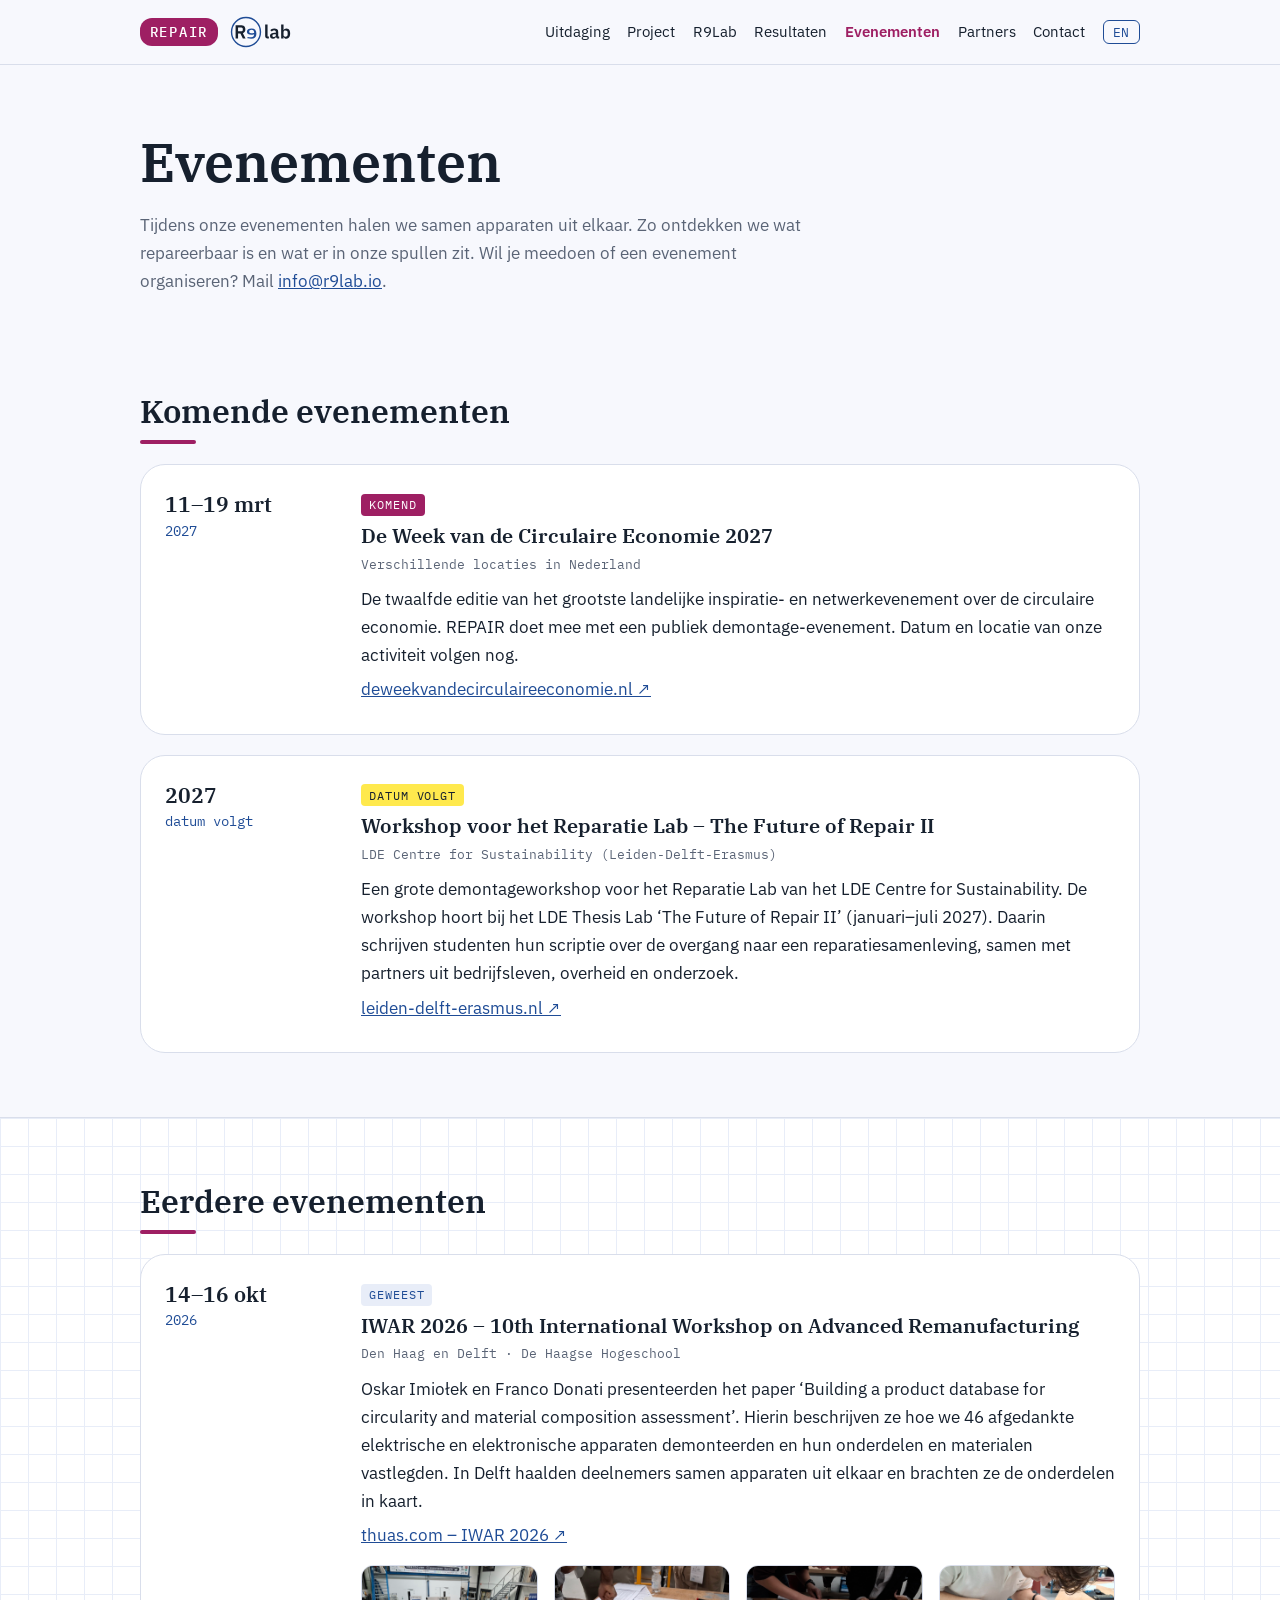
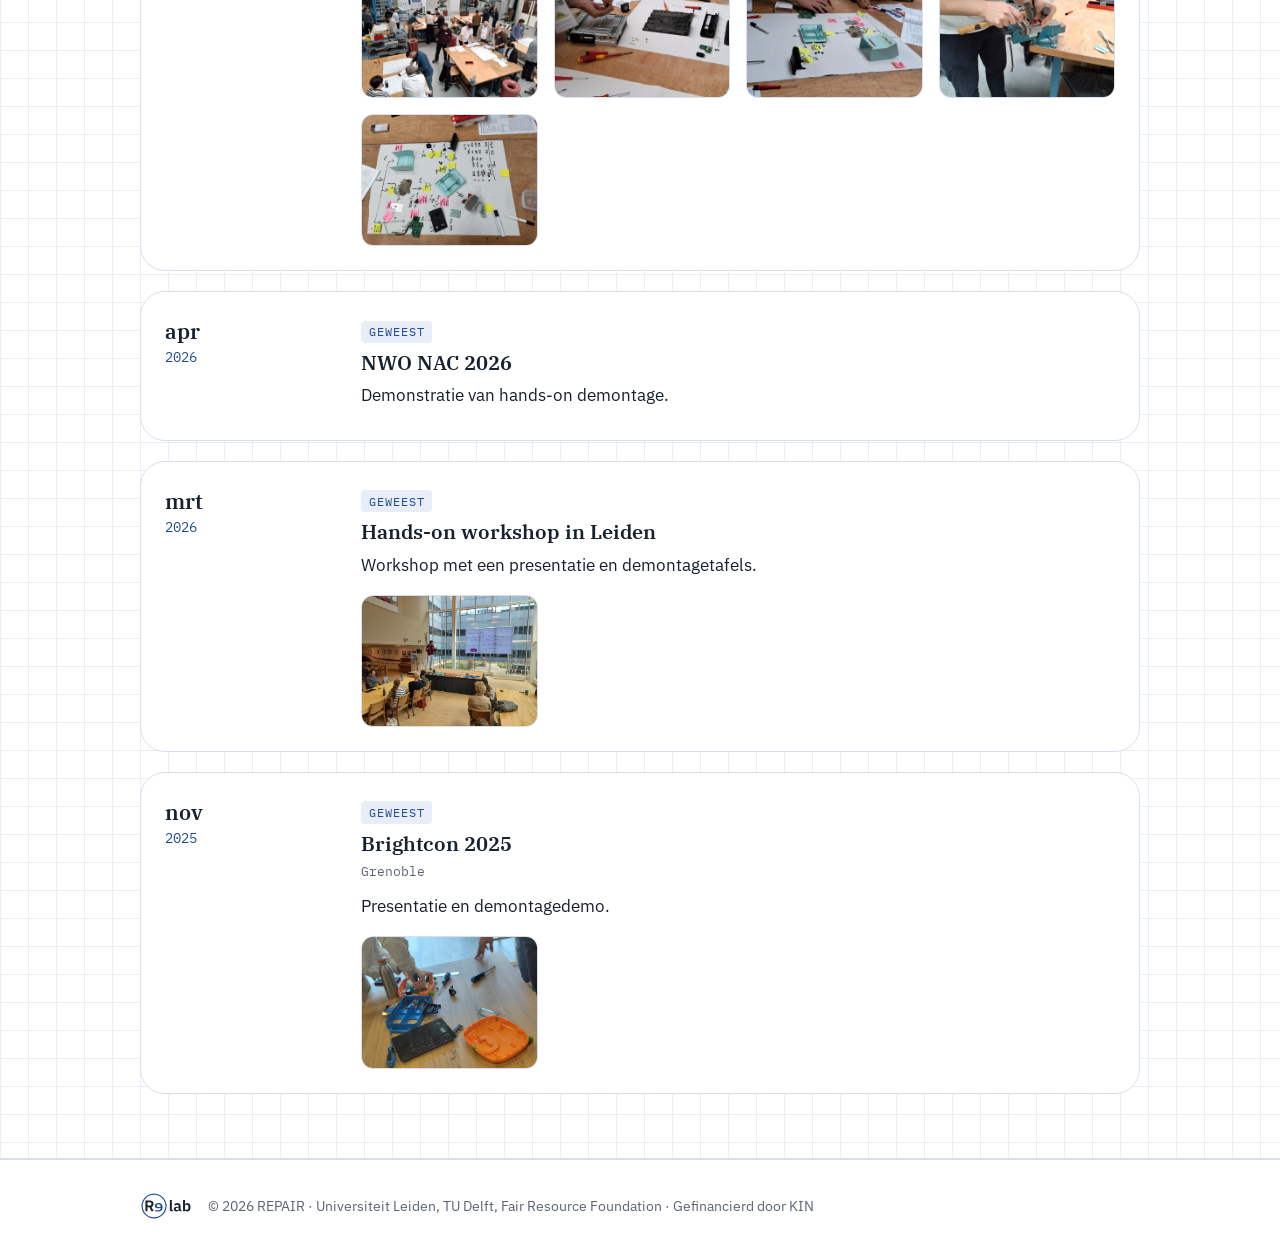
==== events.html @ 8dc8ab94 "first commit" ====
<!DOCTYPE html>
<html lang="nl">
<head>
<meta charset="utf-8">
<meta name="viewport" content="width=device-width, initial-scale=1">
<title>REPAIR – Evenementen</title>
<meta name="description" content="Eerdere en komende demontage-evenementen van REPAIR.">
<link rel="preconnect" href="https://fonts.googleapis.com">
<link rel="preconnect" href="https://fonts.gstatic.com" crossorigin>
<link href="https://fonts.googleapis.com/css2?family=IBM+Plex+Mono:wght@400;500&family=IBM+Plex+Sans:wght@400;500;600&family=IBM+Plex+Serif:wght@500;600&display=swap" rel="stylesheet">
<link rel="icon" href="img/r9lab_logo.svg">
<link rel="stylesheet" href="style.css">
</head>
<body data-title-nl="REPAIR – Evenementen" data-title-en="REPAIR – Events">
<header class="site-header">
  <div class="wrap bar">
    <a class="brand" href="index.html"><span>REPAIR</span><img src="img/r9lab_logo.svg" alt="R9Lab"></a>
    <nav>
      <a href="index.html#challenge" data-nl="Uitdaging" data-en="Challenge"></a>
      <a href="index.html#project" data-nl="Project" data-en="Project"></a>
      <a href="index.html#relab" data-nl="R9Lab" data-en="R9Lab"></a>
      <a href="index.html#results" data-nl="Resultaten" data-en="Results"></a>
      <a href="events.html" class="nav-current" aria-current="page" data-nl="Evenementen" data-en="Events"></a>
      <a href="index.html#partners" data-nl="Partners" data-en="Partners"></a>
      <a href="index.html#contact" data-nl="Contact" data-en="Contact"></a>
      <button id="lang" type="button" aria-label="Language">EN</button>
    </nav>
  </div>
</header>

<main id="top">
<section class="page-head wrap">
  <h1 class="ev-title" data-nl="Evenementen" data-en="Events"></h1>
  <p data-nl="Tijdens onze evenementen halen we samen apparaten uit elkaar. Zo ontdekken we wat repareerbaar is en wat er in onze spullen zit. Wil je meedoen of een evenement organiseren? Mail <a href=&quot;mailto:info@r9lab.io&quot;>info@r9lab.io</a>."
     data-en="At our events we take devices apart together. This shows what can be repaired and what is inside our things. Want to join or host an event? Email <a href=&quot;mailto:info@r9lab.io&quot;>info@r9lab.io</a>."></p>
</section>

<section class="wrap" id="upcoming" style="padding-top:1rem">
  <h2 data-nl="Komende evenementen" data-en="Upcoming events"></h2>
  <div class="ev-list">
    <article class="event">
      <div class="when"><b data-nl="11–19 mrt" data-en="11–19 Mar"></b>2027</div>
      <div>
        <span class="badge up" data-nl="Komend" data-en="Upcoming"></span>
        <h3 data-nl="De Week van de Circulaire Economie 2027" data-en="Dutch Circular Economy Week 2027"></h3>
        <p class="where" data-nl="Verschillende locaties in Nederland" data-en="Locations across the Netherlands"></p>
        <p data-nl="De twaalfde editie van het grootste landelijke inspiratie- en netwerkevenement over de circulaire economie. REPAIR doet mee met een publiek demontage-evenement. Datum en locatie van onze activiteit volgen nog."
           data-en="The twelfth edition of the largest national inspiration and networking event on the circular economy. REPAIR takes part with a public disassembly event. The date and location of our activity follow soon."></p>
        <p><a href="https://deweekvandecirculaireeconomie.nl/" target="_blank" rel="noopener">deweekvandecirculaireeconomie.nl ↗</a></p>
      </div>
    </article>
    <article class="event">
      <div class="when"><b>2027</b><span data-nl="datum volgt" data-en="date to follow"></span></div>
      <div>
        <span class="badge tbc" data-nl="Datum volgt" data-en="Date to follow"></span>
        <h3 data-nl="Workshop voor het Reparatie Lab – The Future of Repair II" data-en="Workshop for the Reparatie Lab – The Future of Repair II"></h3>
        <p class="where">LDE Centre for Sustainability (Leiden-Delft-Erasmus)</p>
        <p data-nl="Een grote demontageworkshop voor het Reparatie Lab van het LDE Centre for Sustainability. De workshop hoort bij het LDE Thesis Lab ‘The Future of Repair II’ (januari–juli 2027). Daarin schrijven studenten hun scriptie over de overgang naar een reparatiesamenleving, samen met partners uit bedrijfsleven, overheid en onderzoek."
           data-en="A large disassembly workshop for the Reparatie Lab of the LDE Centre for Sustainability. The workshop is part of the LDE Thesis Lab ‘The Future of Repair II’ (January–July 2027). In it, students write their thesis on the transition to a repair society, together with partners from business, government and research."></p>
        <p><a href="https://www.leiden-delft-erasmus.nl/en/the-future-of-repair-ii" target="_blank" rel="noopener">leiden-delft-erasmus.nl ↗</a></p>
      </div>
    </article>
  </div>
</section>

<section class="band" id="previous">
  <div class="wrap">
    <h2 data-nl="Eerdere evenementen" data-en="Previous events"></h2>
    <div class="ev-list">
      <article class="event">
        <div class="when"><b data-nl="14–16 okt" data-en="14–16 Oct"></b>2026</div>
        <div>
          <span class="badge past" data-nl="Geweest" data-en="Past"></span>
          <h3>IWAR 2026 – 10th International Workshop on Advanced Remanufacturing</h3>
          <p class="where" data-nl="Den Haag en Delft · De Haagse Hogeschool" data-en="The Hague and Delft · The Hague University of Applied Sciences"></p>
          <p data-nl="Oskar Imiołek en Franco Donati presenteerden het paper ‘Building a product database for circularity and material composition assessment’. Hierin beschrijven ze hoe we 46 afgedankte elektrische en elektronische apparaten demonteerden en hun onderdelen en materialen vastlegden. In Delft haalden deelnemers samen apparaten uit elkaar en brachten ze de onderdelen in kaart."
             data-en="Oskar Imiołek and Franco Donati presented the paper ‘Building a product database for circularity and material composition assessment’. It describes how we disassembled 46 discarded electrical and electronic devices and recorded their components and materials. In Delft, participants took devices apart together and mapped their parts."></p>
          <p><a href="https://www.thuas.com/about-thuas/news/iwar-2026" target="_blank" rel="noopener">thuas.com – IWAR 2026 ↗</a></p>
          <div class="gallery">
            <figure><img src="img/events/iwar2026/room.jpg" alt="Participants at disassembly tables in the Delft workshop hall" loading="lazy"></figure>
            <figure><img src="img/events/iwar2026/disassembly.jpg" alt="Hands take a device apart into plastic and metal parts" loading="lazy"></figure>
            <figure><img src="img/events/iwar2026/mapping.jpg" alt="Parts laid out on paper with sticky notes and arrows" loading="lazy"></figure>
            <figure><img src="img/events/iwar2026/vise.jpg" alt="A participant opens a part in a bench vise" loading="lazy"></figure>
            <figure><img src="img/events/iwar2026/map-board.jpg" alt="A finished map of device parts with weights and notes" loading="lazy"></figure>
          </div>
        </div>
      </article>
      <article class="event">
        <div class="when"><b data-nl="apr" data-en="Apr"></b>2026</div>
        <div>
          <span class="badge past" data-nl="Geweest" data-en="Past"></span>
          <h3>NWO NAC 2026</h3>
          <p data-nl="Demonstratie van hands-on demontage." data-en="Demo of hands-on disassembly."></p>
        </div>
      </article>
      <article class="event">
        <div class="when"><b data-nl="mrt" data-en="Mar"></b>2026</div>
        <div>
          <span class="badge past" data-nl="Geweest" data-en="Past"></span>
          <h3 data-nl="Hands-on workshop in Leiden" data-en="Hands-on workshop in Leiden"></h3>
          <p data-nl="Workshop met een presentatie en demontagetafels." data-en="Workshop with a presentation and disassembly tables."></p>
          <div class="gallery"><figure><img src="img/ws1.jpg" alt="Workshop in Leiden with a presentation and disassembly tables" loading="lazy"></figure></div>
        </div>
      </article>
      <article class="event">
        <div class="when"><b data-nl="nov" data-en="Nov"></b>2025</div>
        <div>
          <span class="badge past" data-nl="Geweest" data-en="Past"></span>
          <h3>Brightcon 2025</h3>
          <p class="where">Grenoble</p>
          <p data-nl="Presentatie en demontagedemo." data-en="Talk and disassembly demo."></p>
          <div class="gallery"><figure><img src="img/hero_demo.jpg" alt="Hands take apart an orange device on a table with tools" loading="lazy"></figure></div>
        </div>
      </article>
    </div>
  </div>
</section>
</main>

<footer><div class="wrap"><img src="img/r9lab_logo.svg" alt="R9Lab" class="foot-logo"> <span>© 2026 REPAIR · Universiteit Leiden, TU Delft, Fair Resource Foundation · <span data-nl="Gefinancierd door KIN" data-en="Funded by KIN"></span></span></div></footer>
<script src="script.js"></script>
</body>
</html>
---- style.css ----
/* R9Lab palette (logo + app) with REPAIR magenta from the slides */
:root{
  --navy:#16202e; --blue:#1f4c96; --blue-soft:#e8edf8;
  --magenta:#9e1f63; --magenta-soft:#f7e9f0; --yellow:#ffe94d;
  --bg:#f7f8fd; --card:#ffffff; --line:#d9deeb; --muted:#5a6476;
  --r:25px; --r-sm:12px;
  --serif:"IBM Plex Serif",Georgia,serif; --sans:"IBM Plex Sans",system-ui,sans-serif; --mono:"IBM Plex Mono",ui-monospace,monospace;
}
*{box-sizing:border-box}
html{scroll-behavior:smooth}
body{margin:0;font:17px/1.65 var(--sans);color:var(--navy);background:var(--bg)}
.wrap{max-width:1040px;margin:0 auto;padding:0 1.25rem}
a{color:var(--blue)}
h1,h2,h3{font-family:var(--serif);font-weight:600;line-height:1.2}
h2{font-size:2rem;margin:0 0 1.25rem}
h2::after{content:"";display:block;width:56px;height:4px;background:var(--magenta);border-radius:2px;margin-top:.6rem}
h3{font-size:1.15rem;margin:.1rem 0 .4rem}

/* header */
.site-header{position:sticky;top:0;z-index:10;background:#f7f8fdee;backdrop-filter:blur(6px);border-bottom:1px solid var(--line)}
.bar{display:flex;justify-content:space-between;align-items:center;min-height:64px;flex-wrap:wrap;gap:.5rem}
.brand{display:flex;align-items:center;gap:.7rem;text-decoration:none}
.brand img{height:34px;width:auto}
.brand span{font-family:var(--mono);font-weight:500;letter-spacing:.12em;color:#fff;background:var(--magenta);padding:.15rem .6rem;border-radius:var(--r-sm);font-size:.9rem}
nav{display:flex;gap:1.1rem;align-items:center;flex-wrap:wrap}
nav a{color:var(--navy);text-decoration:none;font-size:.95rem}
nav a:hover{color:var(--magenta)}
#lang{font-family:var(--mono);border:1px solid var(--blue);background:none;color:var(--blue);border-radius:6px;padding:.15rem .6rem;cursor:pointer}
#lang:hover{background:var(--blue);color:#fff}

/* hero: IWAR 2026 disassembly workshop photo (Delft) with grid-paper overlay, like the slide backgrounds */
.hero{position:relative;padding:6rem 0 5rem;color:#fff;
  background:linear-gradient(100deg,rgba(22,32,46,.92) 0%,rgba(31,76,150,.78) 55%,rgba(158,31,99,.55) 100%),url(img/hero_iwar.jpg) center/cover}
.hero::before{content:"";position:absolute;inset:0;pointer-events:none;
  background-image:linear-gradient(#ffffff14 1px,transparent 1px),linear-gradient(90deg,#ffffff14 1px,transparent 1px);background-size:28px 28px}
.hero .wrap{position:relative}
.kicker{font-family:var(--mono);text-transform:uppercase;letter-spacing:.1em;font-size:.8rem;color:var(--yellow);margin:0 0 .9rem}
h1{font-size:clamp(2.2rem,5vw,3.4rem);margin:0 0 1rem;max-width:18ch}
.lead{font-size:1.2rem;max-width:42rem;color:#e6ebf5}
.meta{font-family:var(--mono);font-size:.85rem;color:#cfd8ea;margin-top:1.5rem}

/* sections */
section{padding:4rem 0}
section.wrap{padding:4rem 1.25rem}
.band{background:var(--card);border-top:1px solid var(--line);border-bottom:1px solid var(--line);
  background-image:linear-gradient(var(--blue-soft) 1px,transparent 1px),linear-gradient(90deg,var(--blue-soft) 1px,transparent 1px);background-size:28px 28px}
.two{display:grid;gap:2.5rem;grid-template-columns:1fr 1fr;align-items:start}
.cards{display:grid;gap:1.25rem;grid-template-columns:repeat(auto-fit,minmax(240px,1fr));margin-top:2rem}
.cards article{background:var(--card);border:1px solid var(--line);border-radius:var(--r);padding:1.4rem;counter-increment:c}
.cards{counter-reset:c}
.cards article::before{content:counter(c);font-family:var(--mono);font-size:.8rem;display:inline-block;border:1px solid var(--line);border-radius:4px;padding:0 .45rem;color:var(--muted);margin-bottom:.5rem}
.cards article h3{color:var(--magenta)}

/* stats boxes (slide style) */
.stats{display:grid;grid-template-columns:repeat(2,1fr);gap:.75rem;margin:1.25rem 0 .5rem}
.stats div{background:var(--magenta);color:#fff;border-radius:var(--r-sm);padding:.9rem 1rem}
.stats b{display:block;font-family:var(--serif);font-size:1.6rem;color:var(--yellow);line-height:1.1}
.stats span{font-size:.9rem}
.source{font-size:.8rem;color:var(--muted)}

.results{list-style:none;padding:0;display:grid;gap:.9rem}
.results li{background:var(--card);border:1px solid var(--line);border-left:5px solid var(--magenta);border-radius:var(--r-sm);padding:.9rem 1.1rem}
.results strong{color:var(--magenta)}
/* partner cards: logo, name, role, link */
h3.group{font-family:var(--mono);font-weight:500;font-size:.85rem;text-transform:uppercase;letter-spacing:.1em;color:var(--muted);margin:2rem 0 .8rem}
.partners{display:grid;gap:1rem;grid-template-columns:repeat(auto-fill,minmax(260px,1fr))}
.partner{display:flex;flex-direction:column;gap:.45rem;background:var(--card);border:1px solid var(--line);border-radius:var(--r);padding:1.3rem;text-decoration:none;color:var(--navy);transition:border-color .15s,transform .15s}
.partner:hover{border-color:var(--magenta);transform:translateY(-2px)}
.partner .logo{height:64px;display:flex;align-items:center;margin-bottom:.4rem}
.partner .logo img{max-height:56px;max-width:190px;width:auto;height:auto}
.partner strong{font-size:1rem;line-height:1.35}
.partner .role{font-size:.9rem;color:var(--muted);flex:1}
.partner .url{font-family:var(--mono);font-size:.8rem;color:var(--blue)}
.partner:hover .url{color:var(--magenta)}
.tags{margin-top:1.75rem;font-family:var(--mono);color:var(--muted);font-size:.85rem}
.small{color:var(--muted);font-size:.9rem}

figure{margin:0}
figure img{width:100%;height:auto;display:block;border-radius:var(--r);border:1px solid var(--line)}
figcaption{font-family:var(--mono);font-size:.8rem;color:var(--muted);margin-top:.5rem}
.gallery{display:grid;gap:1rem;grid-template-columns:repeat(auto-fit,minmax(260px,1fr));margin-top:1.5rem}
.gallery img{aspect-ratio:4/3;object-fit:cover}

/* events teaser (home) */
.next{margin-top:1.75rem;background:var(--card);border:1px solid var(--line);border-radius:var(--r);padding:1.2rem 1.4rem}
.next h3{margin:0 0 .5rem;color:var(--magenta)}
.next ul{list-style:none;padding:0;margin:0 0 .8rem;display:grid;gap:.35rem}
.next b{font-family:var(--mono);font-weight:500;font-size:.85rem;color:var(--blue);display:inline-block;min-width:9.5rem}
.more{font-family:var(--mono);font-size:.9rem;font-weight:500;color:var(--magenta)}

/* events page */
.page-head{padding:3.5rem 0 1rem}
.page-head p{max-width:42rem;color:var(--muted)}
.ev-list{display:grid;gap:1.25rem}
.event{background:var(--card);border:1px solid var(--line);border-radius:var(--r);padding:1.5rem;display:grid;gap:1.25rem;grid-template-columns:11rem 1fr}
.event .when{font-family:var(--mono);font-size:.85rem;color:var(--blue);line-height:1.5}
.event .when b{display:block;font-family:var(--serif);font-size:1.3rem;color:var(--navy);font-weight:600}
.event h3{margin:0 0 .35rem;font-size:1.25rem}
.event .where{font-family:var(--mono);font-size:.82rem;color:var(--muted);margin:0 0 .6rem}
.event p{margin:.4rem 0}
.badge{display:inline-block;font-family:var(--mono);font-size:.72rem;text-transform:uppercase;letter-spacing:.08em;padding:.1rem .5rem;border-radius:4px;margin-bottom:.5rem}
.badge.up{background:var(--magenta);color:#fff}
.badge.past{background:var(--blue-soft);color:var(--blue)}
.badge.tbc{background:var(--yellow);color:var(--navy)}
.event .gallery{margin-top:1rem;grid-template-columns:repeat(auto-fill,minmax(170px,1fr))}
.event .gallery img{border-radius:var(--r-sm)}
.nav-current{color:var(--magenta)!important;font-weight:600}

#contact p{font-size:1.1rem}
footer{padding:2rem 0;border-top:1px solid var(--line);color:var(--muted);font-size:.9rem;background:var(--card)}
footer .wrap{display:flex;align-items:center;gap:1rem;flex-wrap:wrap}
.foot-logo{height:28px}
@media(max-width:760px){.two{grid-template-columns:1fr}.event{grid-template-columns:1fr;gap:.5rem}.next b{display:block}.hero{padding:4rem 0 3rem}nav{gap:.7rem}}
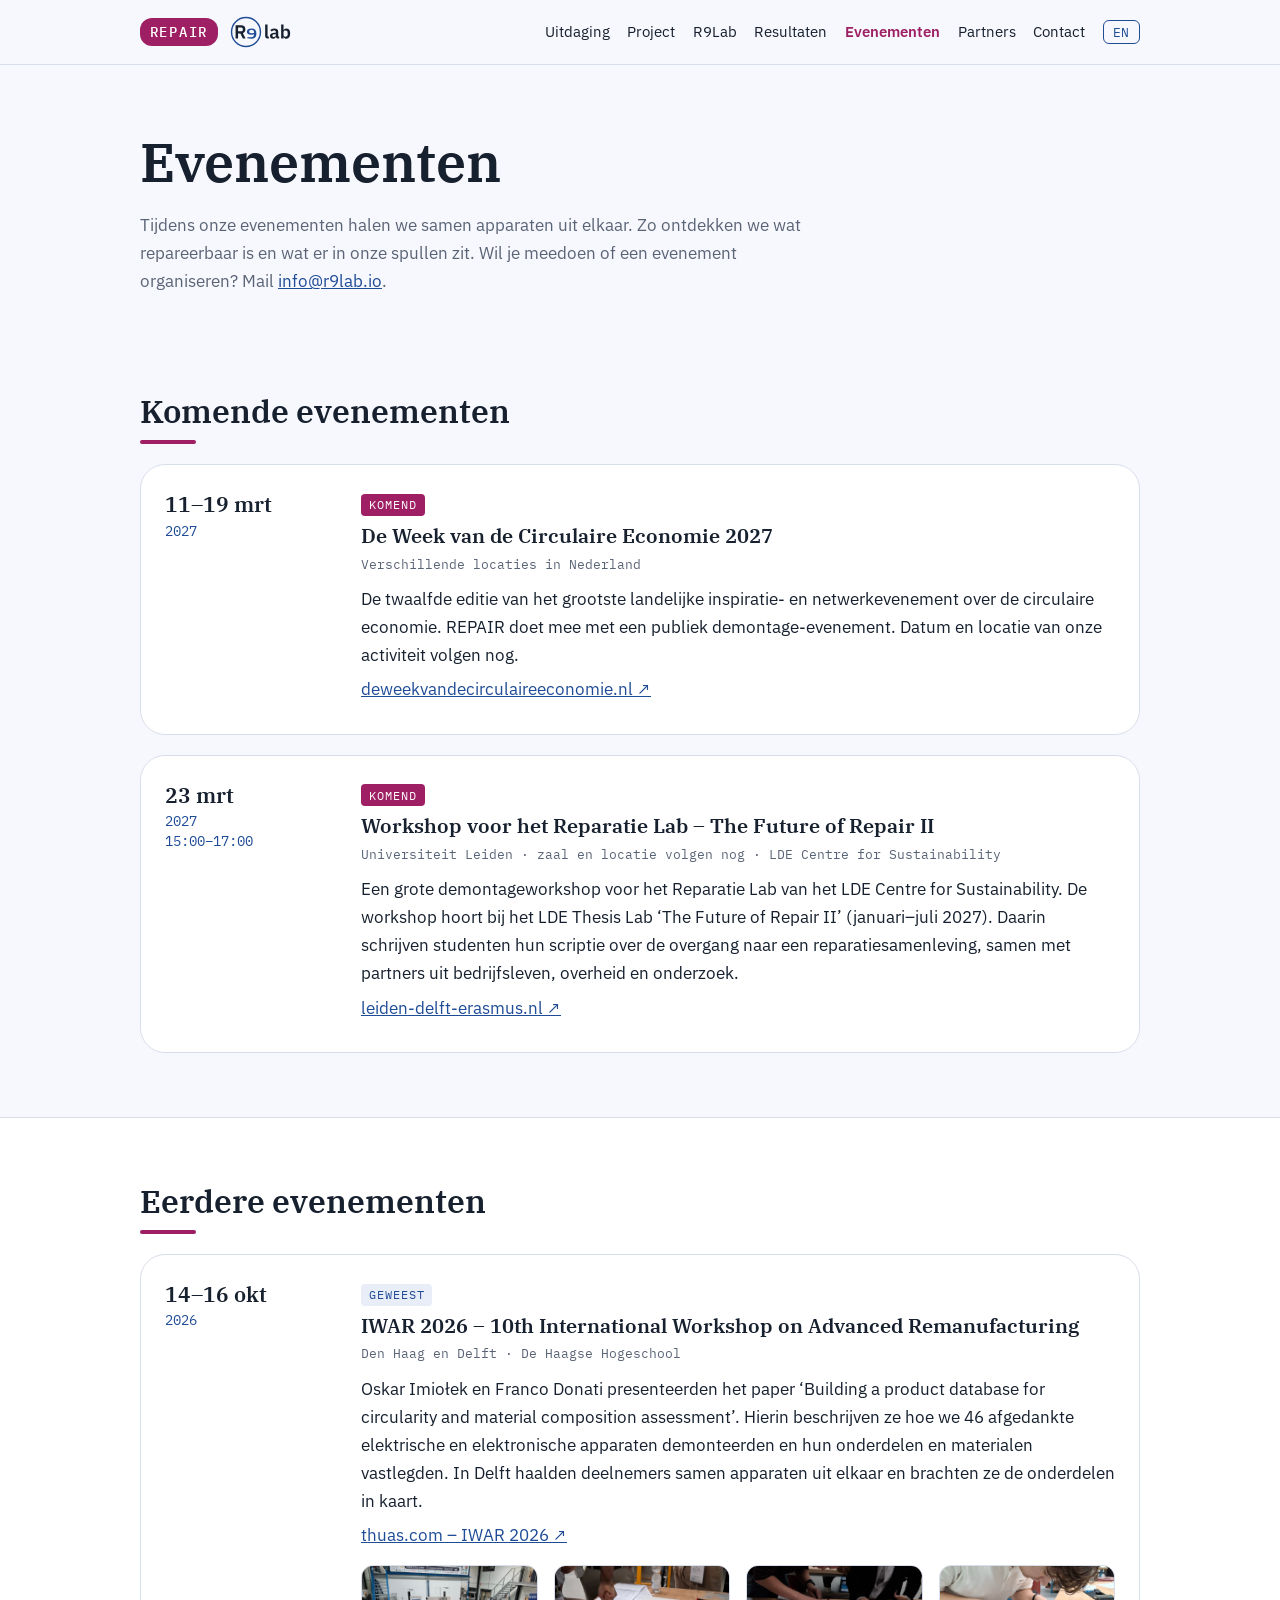
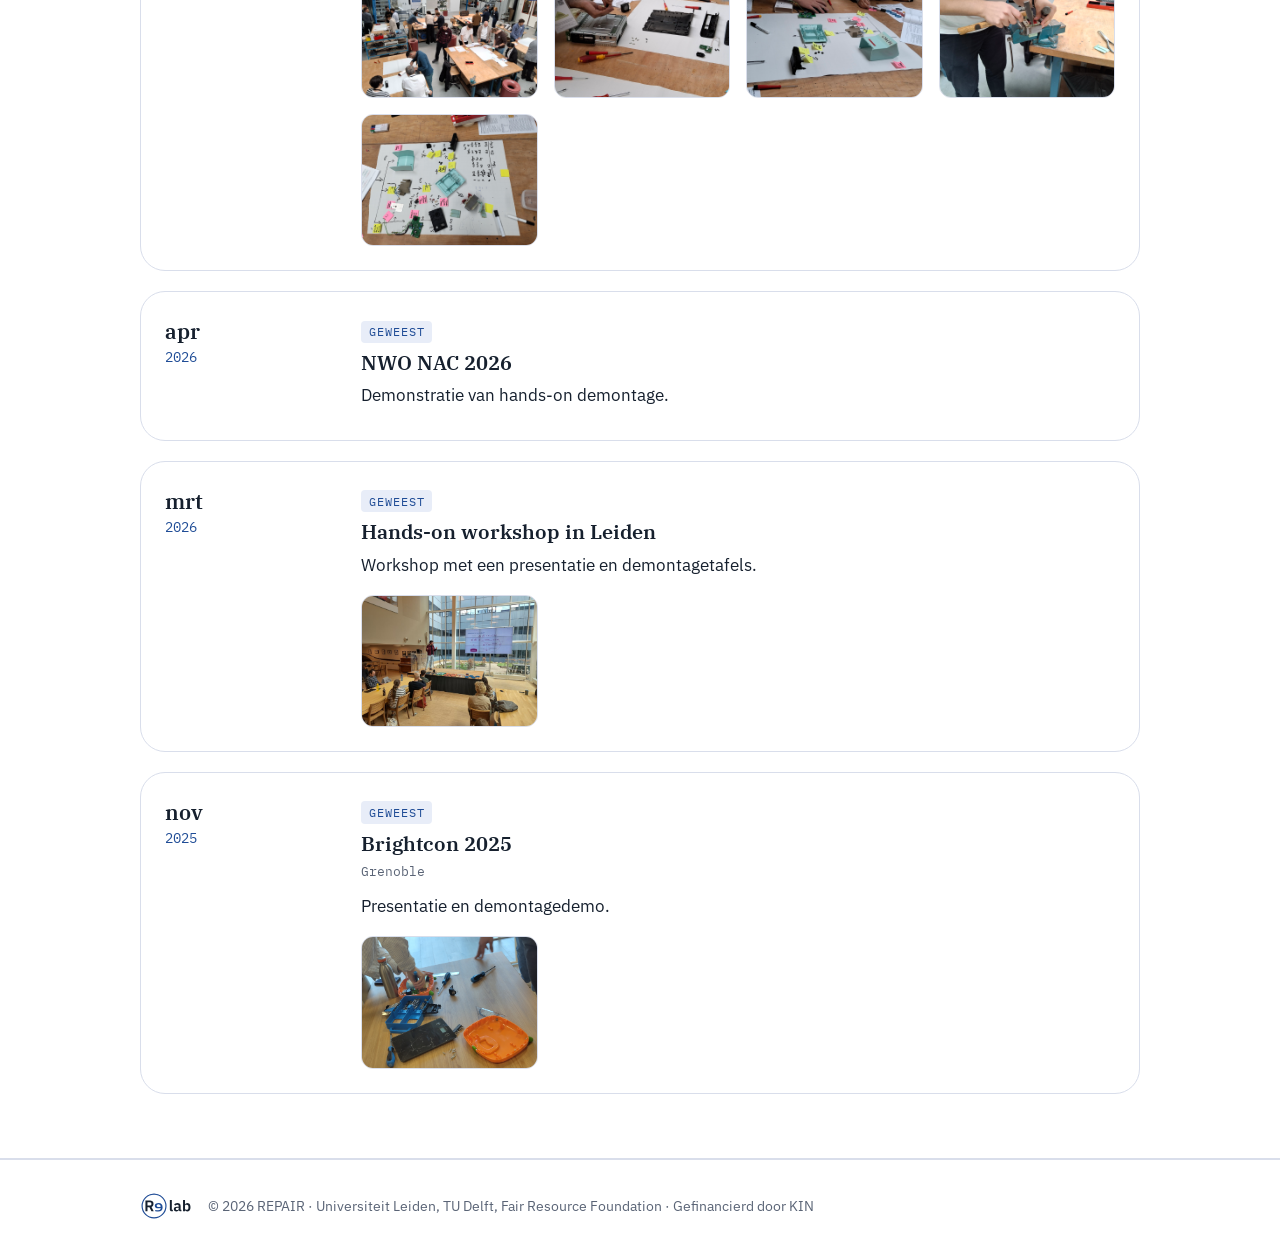
==== commit 90bf7a35: "updated visuals and content" ====
--- a/events.html
+++ b/events.html
@@ -8,6 +8,8 @@
 <link rel="preconnect" href="https://fonts.googleapis.com">
 <link rel="preconnect" href="https://fonts.gstatic.com" crossorigin>
 <link href="https://fonts.googleapis.com/css2?family=IBM+Plex+Mono:wght@400;500&family=IBM+Plex+Sans:wght@400;500;600&family=IBM+Plex+Serif:wght@500;600&display=swap" rel="stylesheet">
+<link rel="canonical" href="https://citizen-repair.nl/events.html">
+<meta property="og:url" content="https://citizen-repair.nl/events.html">
 <link rel="icon" href="img/r9lab_logo.svg">
 <link rel="stylesheet" href="style.css">
 </head>
@@ -50,11 +52,11 @@
       </div>
     </article>
     <article class="event">
-      <div class="when"><b>2027</b><span data-nl="datum volgt" data-en="date to follow"></span></div>
+      <div class="when"><b data-nl="23 mrt" data-en="23 Mar"></b>2027<br>15:00–17:00</div>
       <div>
-        <span class="badge tbc" data-nl="Datum volgt" data-en="Date to follow"></span>
+        <span class="badge up" data-nl="Komend" data-en="Upcoming"></span>
         <h3 data-nl="Workshop voor het Reparatie Lab – The Future of Repair II" data-en="Workshop for the Reparatie Lab – The Future of Repair II"></h3>
-        <p class="where">LDE Centre for Sustainability (Leiden-Delft-Erasmus)</p>
+        <p class="where" data-nl="Universiteit Leiden · zaal en locatie volgen nog · LDE Centre for Sustainability" data-en="Leiden University · room and location to be confirmed · LDE Centre for Sustainability"></p>
         <p data-nl="Een grote demontageworkshop voor het Reparatie Lab van het LDE Centre for Sustainability. De workshop hoort bij het LDE Thesis Lab ‘The Future of Repair II’ (januari–juli 2027). Daarin schrijven studenten hun scriptie over de overgang naar een reparatiesamenleving, samen met partners uit bedrijfsleven, overheid en onderzoek."
            data-en="A large disassembly workshop for the Reparatie Lab of the LDE Centre for Sustainability. The workshop is part of the LDE Thesis Lab ‘The Future of Repair II’ (January–July 2027). In it, students write their thesis on the transition to a repair society, together with partners from business, government and research."></p>
         <p><a href="https://www.leiden-delft-erasmus.nl/en/the-future-of-repair-ii" target="_blank" rel="noopener">leiden-delft-erasmus.nl ↗</a></p>
--- a/style.css
+++ b/style.css
@@ -28,11 +28,9 @@
 #lang{font-family:var(--mono);border:1px solid var(--blue);background:none;color:var(--blue);border-radius:6px;padding:.15rem .6rem;cursor:pointer}
 #lang:hover{background:var(--blue);color:#fff}
 
-/* hero: IWAR 2026 disassembly workshop photo (Delft) with grid-paper overlay, like the slide backgrounds */
+/* hero: IWAR 2026 disassembly workshop photo (Delft) */
 .hero{position:relative;padding:6rem 0 5rem;color:#fff;
   background:linear-gradient(100deg,rgba(22,32,46,.92) 0%,rgba(31,76,150,.78) 55%,rgba(158,31,99,.55) 100%),url(img/hero_iwar.jpg) center/cover}
-.hero::before{content:"";position:absolute;inset:0;pointer-events:none;
-  background-image:linear-gradient(#ffffff14 1px,transparent 1px),linear-gradient(90deg,#ffffff14 1px,transparent 1px);background-size:28px 28px}
 .hero .wrap{position:relative}
 .kicker{font-family:var(--mono);text-transform:uppercase;letter-spacing:.1em;font-size:.8rem;color:var(--yellow);margin:0 0 .9rem}
 h1{font-size:clamp(2.2rem,5vw,3.4rem);margin:0 0 1rem;max-width:18ch}
@@ -42,8 +40,7 @@
 /* sections */
 section{padding:4rem 0}
 section.wrap{padding:4rem 1.25rem}
-.band{background:var(--card);border-top:1px solid var(--line);border-bottom:1px solid var(--line);
-  background-image:linear-gradient(var(--blue-soft) 1px,transparent 1px),linear-gradient(90deg,var(--blue-soft) 1px,transparent 1px);background-size:28px 28px}
+.band{background:var(--card);border-top:1px solid var(--line);border-bottom:1px solid var(--line);}
 .two{display:grid;gap:2.5rem;grid-template-columns:1fr 1fr;align-items:start}
 .cards{display:grid;gap:1.25rem;grid-template-columns:repeat(auto-fit,minmax(240px,1fr));margin-top:2rem}
 .cards article{background:var(--card);border:1px solid var(--line);border-radius:var(--r);padding:1.4rem;counter-increment:c}
@@ -57,6 +54,8 @@
 .stats b{display:block;font-family:var(--serif);font-size:1.6rem;color:var(--yellow);line-height:1.1}
 .stats span{font-size:.9rem}
 .source{font-size:.8rem;color:var(--muted)}
+.stats.wide{grid-template-columns:repeat(4,1fr);margin-top:2rem}
+.narrow{max-width:42rem}
 
 .results{list-style:none;padding:0;display:grid;gap:.9rem}
 .results li{background:var(--card);border:1px solid var(--line);border-left:5px solid var(--magenta);border-radius:var(--r-sm);padding:.9rem 1.1rem}
@@ -110,4 +109,4 @@
 footer{padding:2rem 0;border-top:1px solid var(--line);color:var(--muted);font-size:.9rem;background:var(--card)}
 footer .wrap{display:flex;align-items:center;gap:1rem;flex-wrap:wrap}
 .foot-logo{height:28px}
-@media(max-width:760px){.two{grid-template-columns:1fr}.event{grid-template-columns:1fr;gap:.5rem}.next b{display:block}.hero{padding:4rem 0 3rem}nav{gap:.7rem}}
+@media(max-width:760px){.two{grid-template-columns:1fr}.stats.wide{grid-template-columns:repeat(2,1fr)}.event{grid-template-columns:1fr;gap:.5rem}.next b{display:block}.hero{padding:4rem 0 3rem}nav{gap:.7rem}}
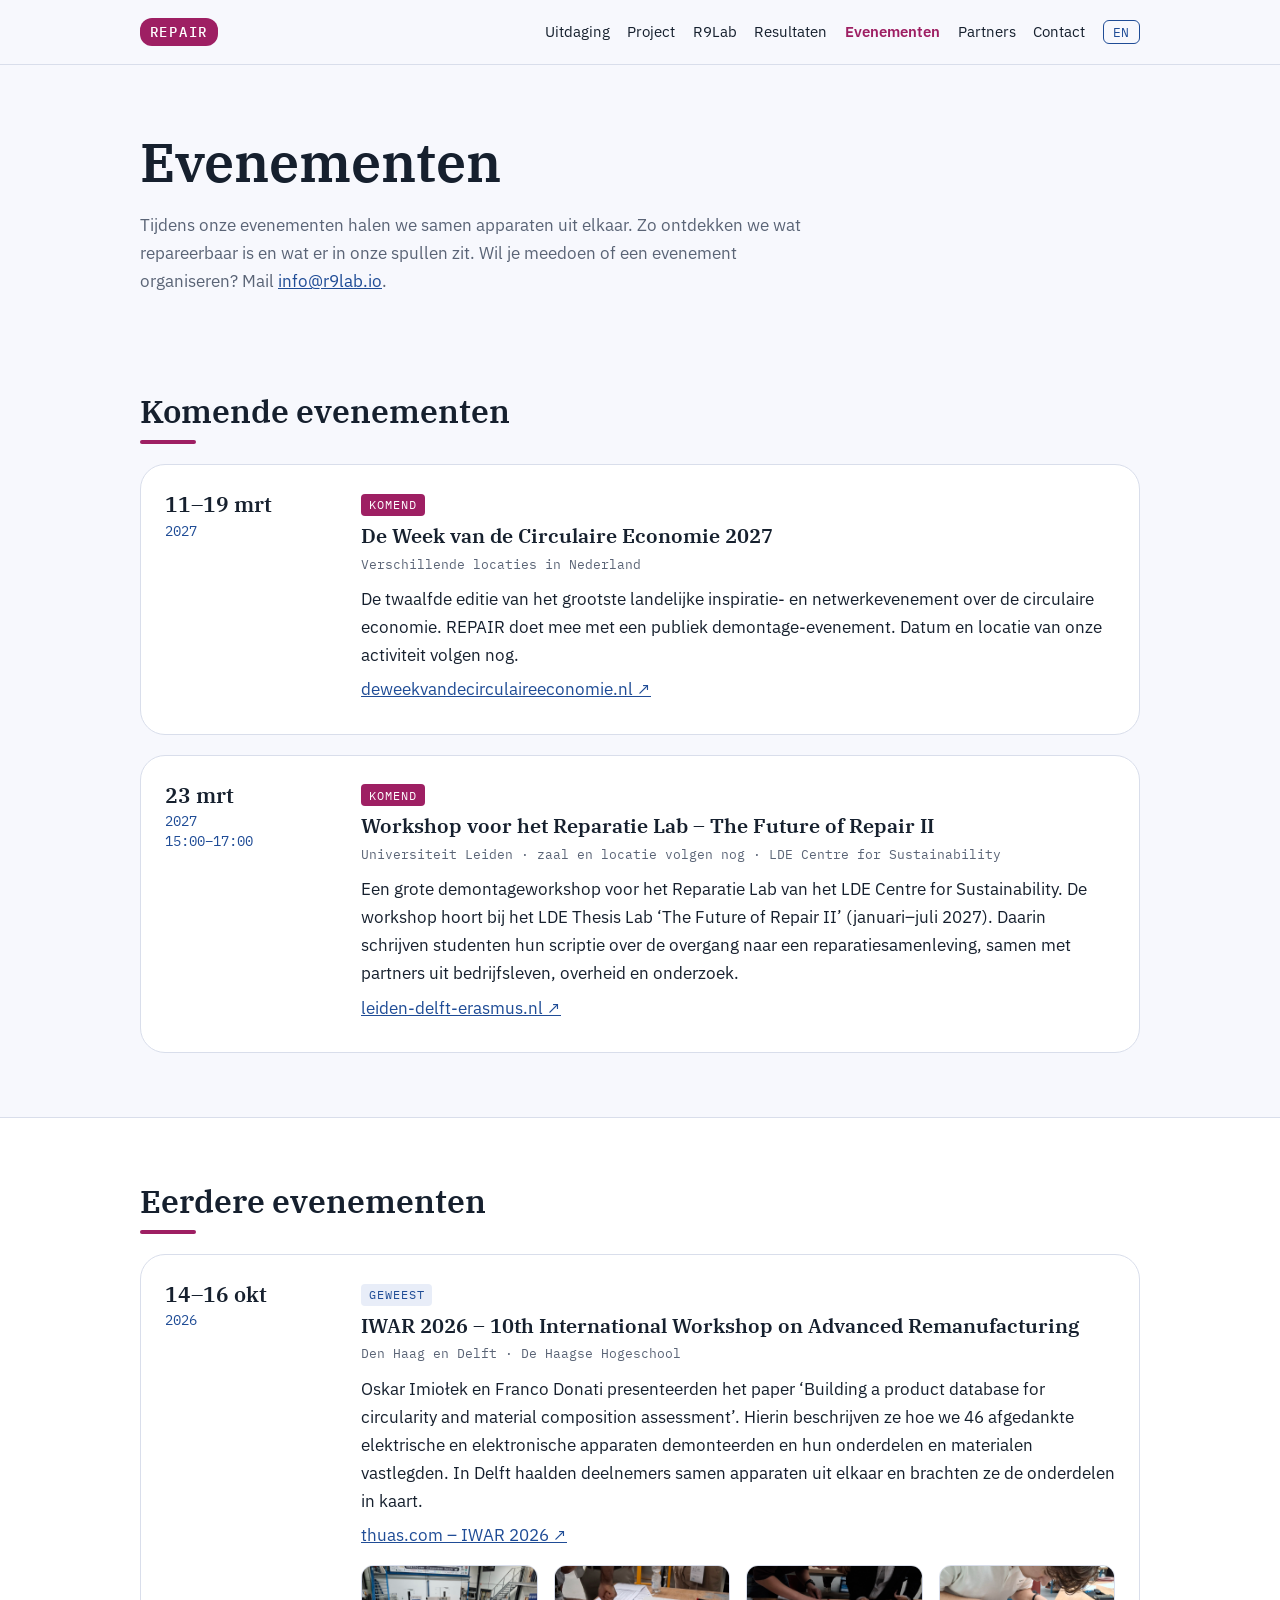
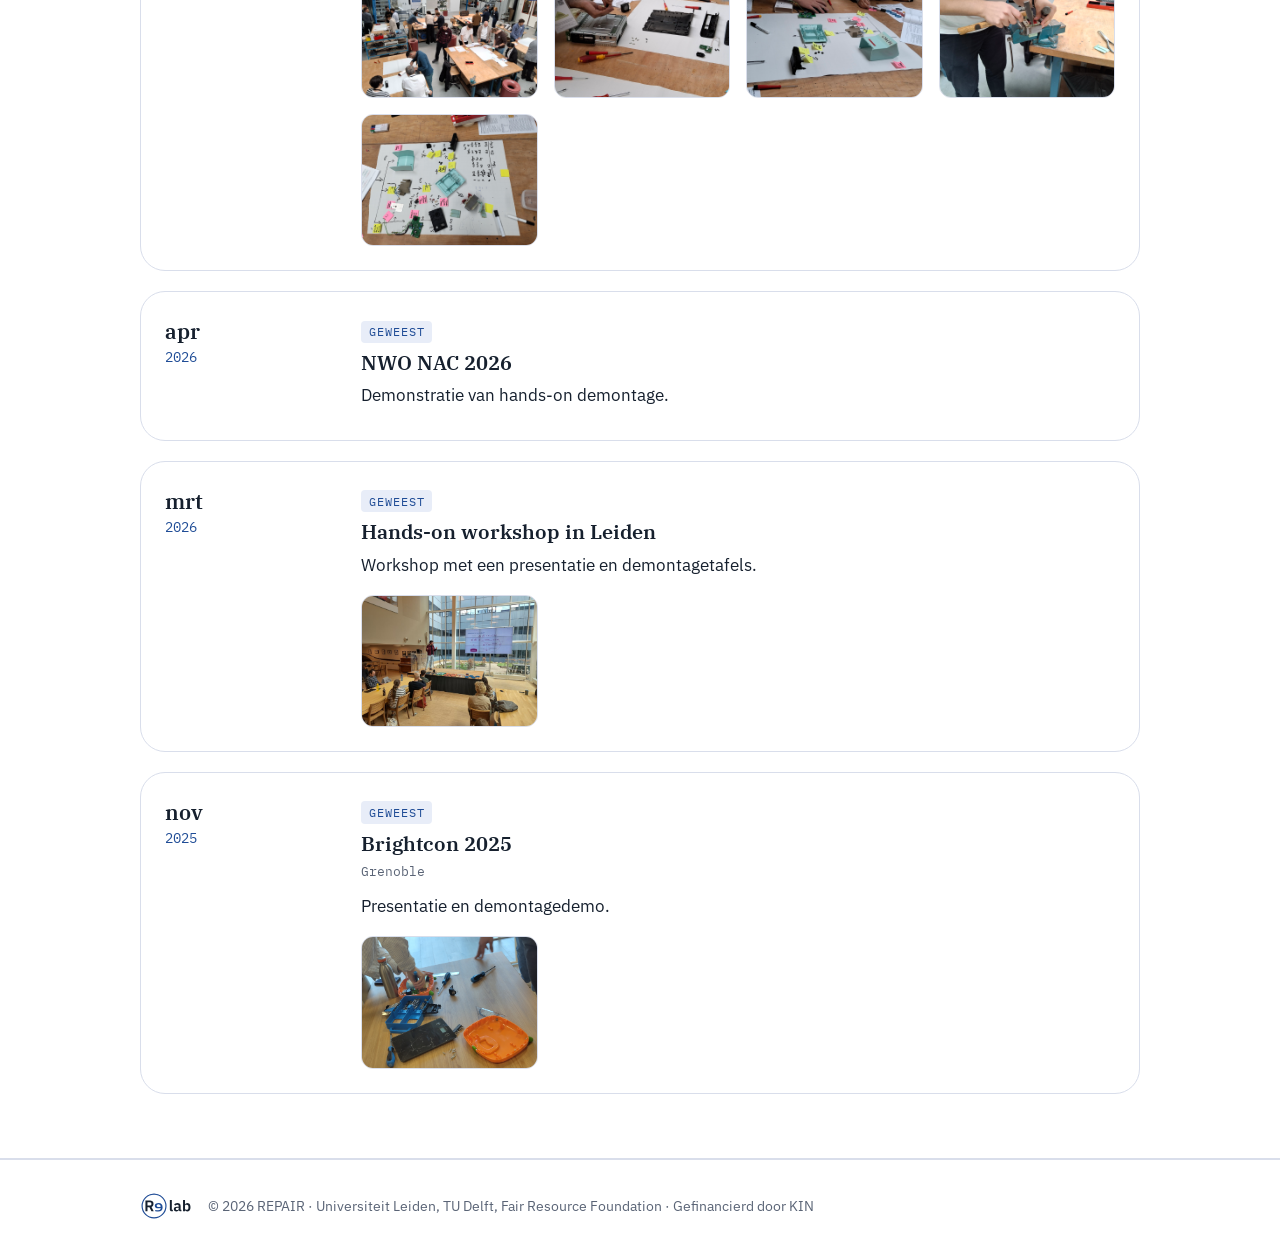
==== commit 88ea7f86: "minor updates" ====
--- a/events.html
+++ b/events.html
@@ -16,7 +16,7 @@
 <body data-title-nl="REPAIR – Evenementen" data-title-en="REPAIR – Events">
 <header class="site-header">
   <div class="wrap bar">
-    <a class="brand" href="index.html"><span>REPAIR</span><img src="img/r9lab_logo.svg" alt="R9Lab"></a>
+    <a class="brand" href="index.html"><span>REPAIR</span></a>
     <nav>
       <a href="index.html#challenge" data-nl="Uitdaging" data-en="Challenge"></a>
       <a href="index.html#project" data-nl="Project" data-en="Project"></a>
--- a/style.css
+++ b/style.css
@@ -20,7 +20,6 @@
 .site-header{position:sticky;top:0;z-index:10;background:#f7f8fdee;backdrop-filter:blur(6px);border-bottom:1px solid var(--line)}
 .bar{display:flex;justify-content:space-between;align-items:center;min-height:64px;flex-wrap:wrap;gap:.5rem}
 .brand{display:flex;align-items:center;gap:.7rem;text-decoration:none}
-.brand img{height:34px;width:auto}
 .brand span{font-family:var(--mono);font-weight:500;letter-spacing:.12em;color:#fff;background:var(--magenta);padding:.15rem .6rem;border-radius:var(--r-sm);font-size:.9rem}
 nav{display:flex;gap:1.1rem;align-items:center;flex-wrap:wrap}
 nav a{color:var(--navy);text-decoration:none;font-size:.95rem}
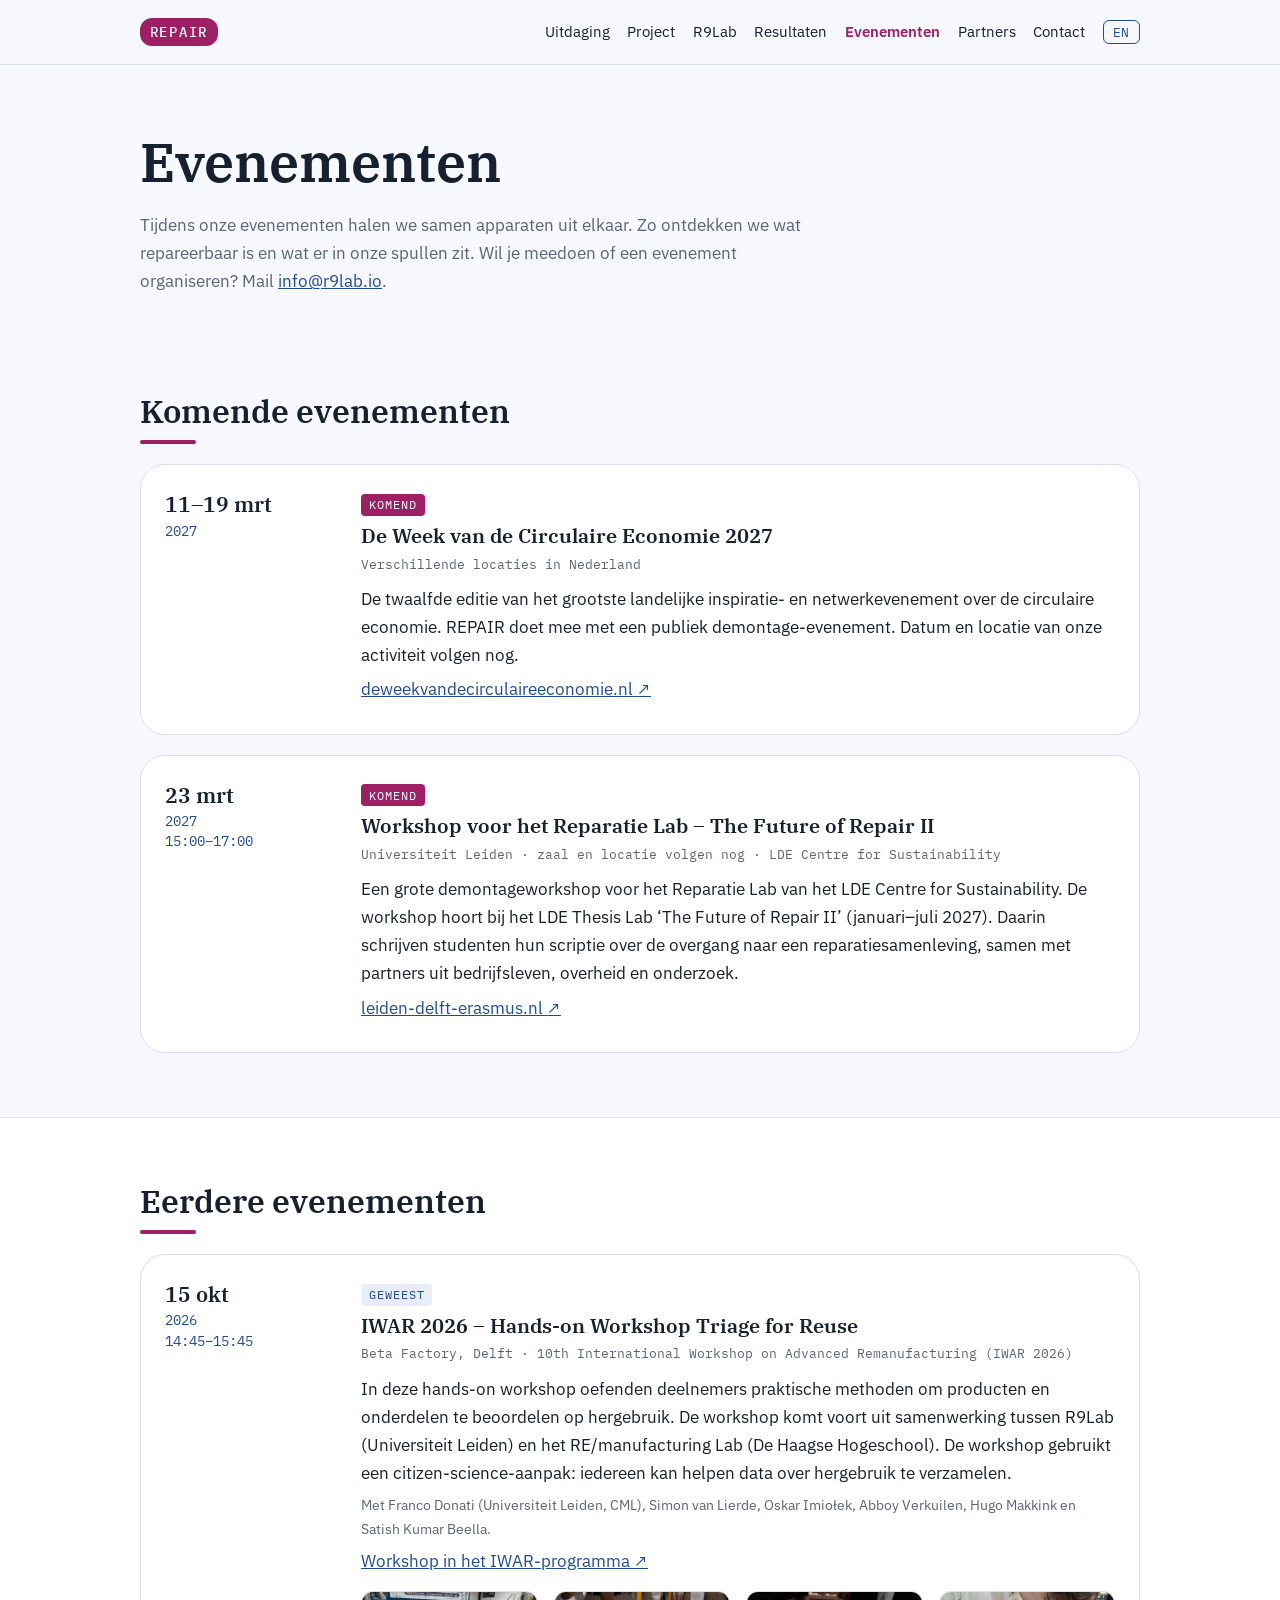
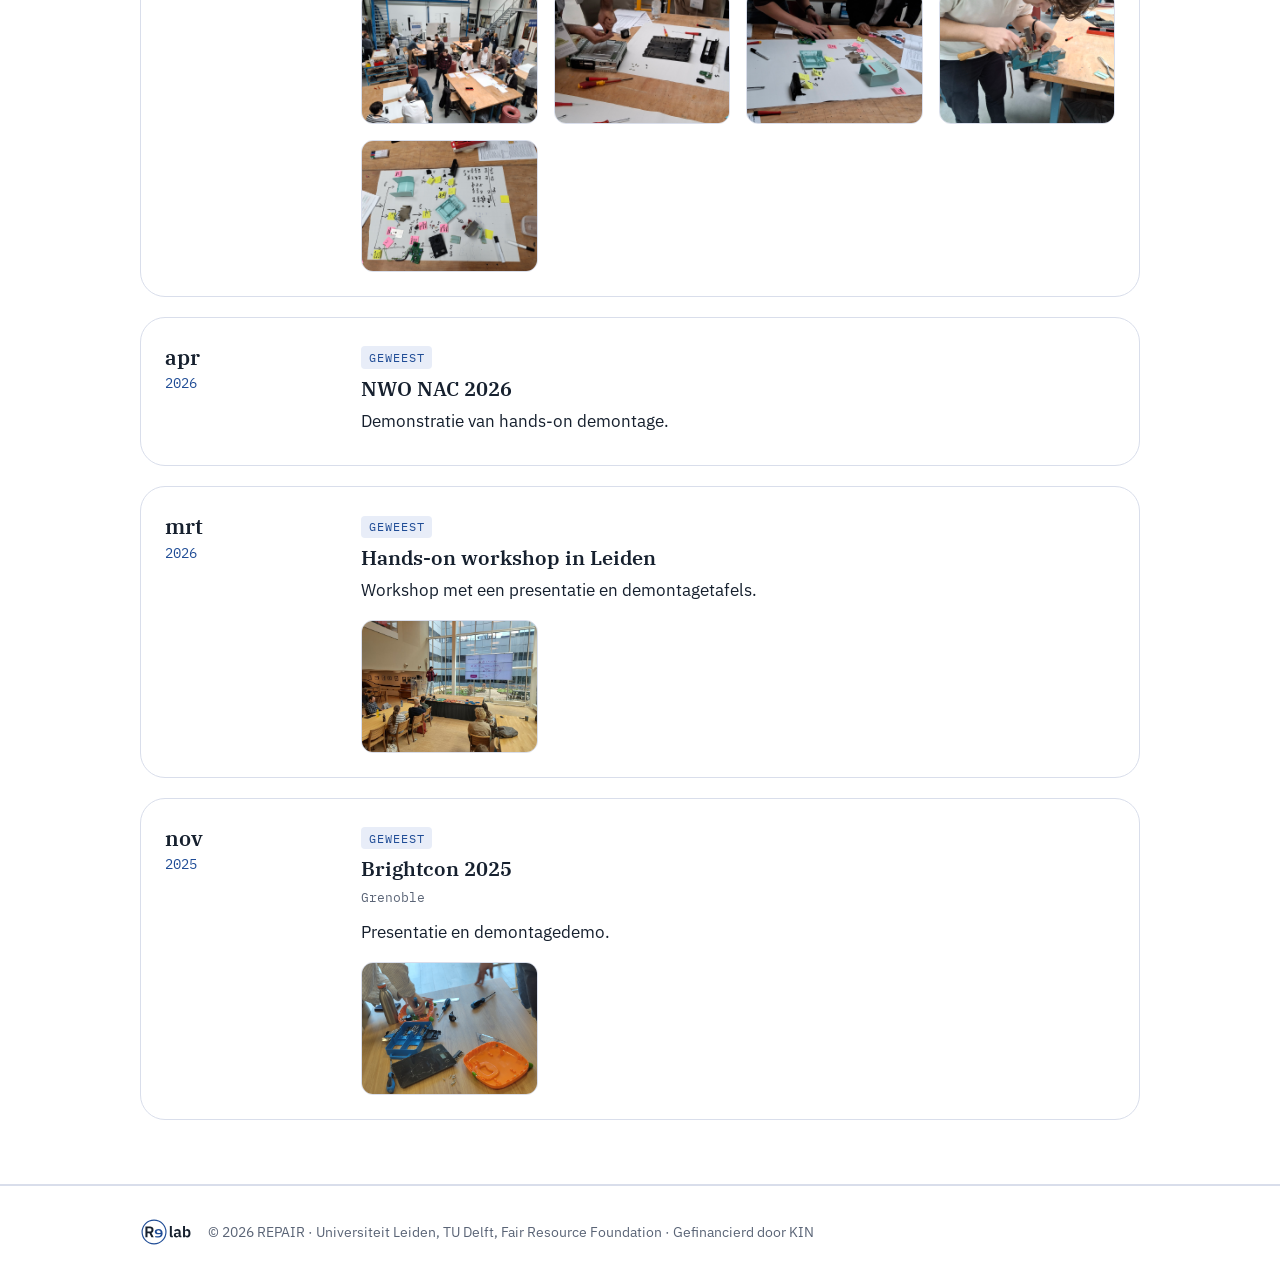
==== commit 4cf515b7: "corrected event description" ====
--- a/events.html
+++ b/events.html
@@ -70,14 +70,15 @@
     <h2 data-nl="Eerdere evenementen" data-en="Previous events"></h2>
     <div class="ev-list">
       <article class="event">
-        <div class="when"><b data-nl="14–16 okt" data-en="14–16 Oct"></b>2026</div>
+        <div class="when"><b data-nl="15 okt" data-en="15 Oct"></b>2026<br>14:45–15:45</div>
         <div>
           <span class="badge past" data-nl="Geweest" data-en="Past"></span>
-          <h3>IWAR 2026 – 10th International Workshop on Advanced Remanufacturing</h3>
-          <p class="where" data-nl="Den Haag en Delft · De Haagse Hogeschool" data-en="The Hague and Delft · The Hague University of Applied Sciences"></p>
-          <p data-nl="Oskar Imiołek en Franco Donati presenteerden het paper ‘Building a product database for circularity and material composition assessment’. Hierin beschrijven ze hoe we 46 afgedankte elektrische en elektronische apparaten demonteerden en hun onderdelen en materialen vastlegden. In Delft haalden deelnemers samen apparaten uit elkaar en brachten ze de onderdelen in kaart."
-             data-en="Oskar Imiołek and Franco Donati presented the paper ‘Building a product database for circularity and material composition assessment’. It describes how we disassembled 46 discarded electrical and electronic devices and recorded their components and materials. In Delft, participants took devices apart together and mapped their parts."></p>
-          <p><a href="https://www.thuas.com/about-thuas/news/iwar-2026" target="_blank" rel="noopener">thuas.com – IWAR 2026 ↗</a></p>
+          <h3>IWAR 2026 – Hands-on Workshop Triage for Reuse</h3>
+          <p class="where" data-nl="Beta Factory, Delft · 10th International Workshop on Advanced Remanufacturing (IWAR 2026)" data-en="Beta Factory, Delft · 10th International Workshop on Advanced Remanufacturing (IWAR 2026)"></p>
+          <p data-nl="In deze hands-on workshop oefenden deelnemers praktische methoden om producten en onderdelen te beoordelen op hergebruik. De workshop komt voort uit samenwerking tussen R9Lab (Universiteit Leiden) en het RE/manufacturing Lab (De Haagse Hogeschool). De workshop gebruikt een citizen-science-aanpak: iedereen kan helpen data over hergebruik te verzamelen."
+             data-en="In this hands-on workshop, participants practised methods to assess products and components for reuse. The workshop comes from joint work by R9Lab (Leiden University) and the RE/manufacturing Lab (The Hague University of Applied Sciences). It uses a citizen science approach: anyone can help collect data for reuse."></p>
+          <p class="small" data-nl="Met Franco Donati (Universiteit Leiden, CML), Simon van Lierde, Oskar Imiołek, Abboy Verkuilen, Hugo Makkink en Satish Kumar Beella." data-en="With Franco Donati (Leiden University, CML), Simon van Lierde, Oskar Imiołek, Abboy Verkuilen, Hugo Makkink and Satish Kumar Beella."></p>
+          <p><a href="https://pretalx.com/iwar2026/talk/ARHHRZ/" target="_blank" rel="noopener" data-nl="Workshop in het IWAR-programma ↗" data-en="Workshop in the IWAR programme ↗"></a></p>
           <div class="gallery">
             <figure><img src="img/events/iwar2026/room.jpg" alt="Participants at disassembly tables in the Delft workshop hall" loading="lazy"></figure>
             <figure><img src="img/events/iwar2026/disassembly.jpg" alt="Hands take a device apart into plastic and metal parts" loading="lazy"></figure>
